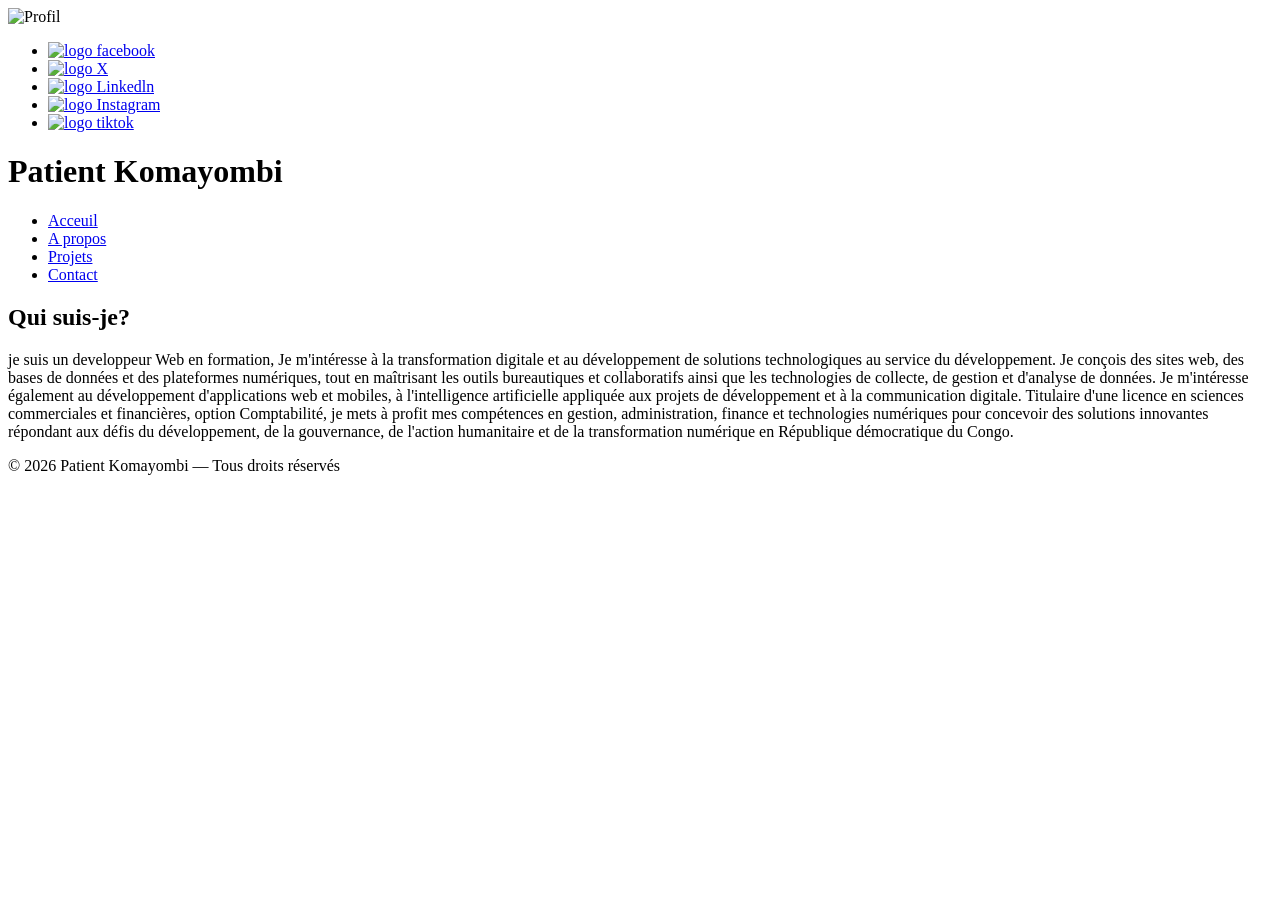
==== about.html @ 93625998 "Add files via upload" ====
<!DOCTYPE html>
<html lang="en">
<head>
    <meta charset="UTF-8">
    <meta name="viewport" content="width=device-width, initial-scale=1.0">
    <title>Document</title>
    <link rel="stylesheet" href="style.css">
</head>
<body>
    <body>
  <header>
        <div class="NAV1">
            <img class="PROFIL" height="80" width="80" src="./PHOTO PASSEPORT.jpeg" alt="Profil">
            <ul>
                <li> <a href="https://www.facebook.com/share/19ChAnvZxv/"><img height="20" width="20" src="./Reseaux Sociaux/facebook.png" alt="logo facebook"></a> </li>
                <li> <a href=" https://x.com/manasekom"><img height="20" width="20" src="./Reseaux Sociaux/X.webp" alt="logo X"></a> </li>
                <li> <a href="https://www.linkedin.com/in/patient-komayombi-421a36228?utm_source=share_via&utm_content=profile&utm_medium=member_android"><img height="20" width="20" src="./Reseaux Sociaux/Linkedln.png" alt="logo Linkedln"></a> </li>
                <li> <a href="https://www.instagram.com/pkmanase?igsh=MTRpaDBvaG0wNmJyZA"><img height="20" width="20" src="./Reseaux Sociaux/logo-instagram_971166-164497.avif" alt="logo Instagram"></a> </li>
                <li> <a href="https://vt.tiktok.com/ZSX6yUGcF/"><img height="20" width="20" src="./Reseaux Sociaux/tiktok.webp" alt="logo tiktok"></a> </li>
            </ul>
        
        </div>
       <div class="NAV2">
        <h1>Patient Komayombi</h1>
        <nav>
            <ul>
                <li> <a href="./index.html">Acceuil</a> </li>
                <li> <a href="#">A propos</a></li>
                <li> <a href="./mesprojets.html">Projets</a></li>
                <li> <a href="./contact.html">Contact</a> </li>
            </ul>
        </nav>
       </div> 
    </header>
    <main>
        <section>
            <h2> Qui suis-je?</h2>
            <p>je suis un developpeur Web en formation, Je m'intéresse à la transformation digitale et au développement de solutions technologiques au service du développement. Je conçois des sites web, des bases de données et des plateformes numériques, tout en maîtrisant les outils bureautiques et collaboratifs ainsi que les technologies de collecte, de gestion et d'analyse de données. Je m'intéresse également au développement d'applications web et mobiles, à l'intelligence artificielle appliquée aux projets de développement et à la communication digitale.

Titulaire d'une licence en sciences commerciales et financières, option Comptabilité, je mets à profit mes compétences en gestion, administration, finance et technologies numériques pour concevoir des solutions innovantes répondant aux défis du développement, de la gouvernance, de l'action humanitaire et de la transformation numérique en République démocratique du Congo.
</p>
        </section>
  
    </main>
<footer>
    © 2026 Patient Komayombi — Tous droits réservés
</footer>

</body>
</html>
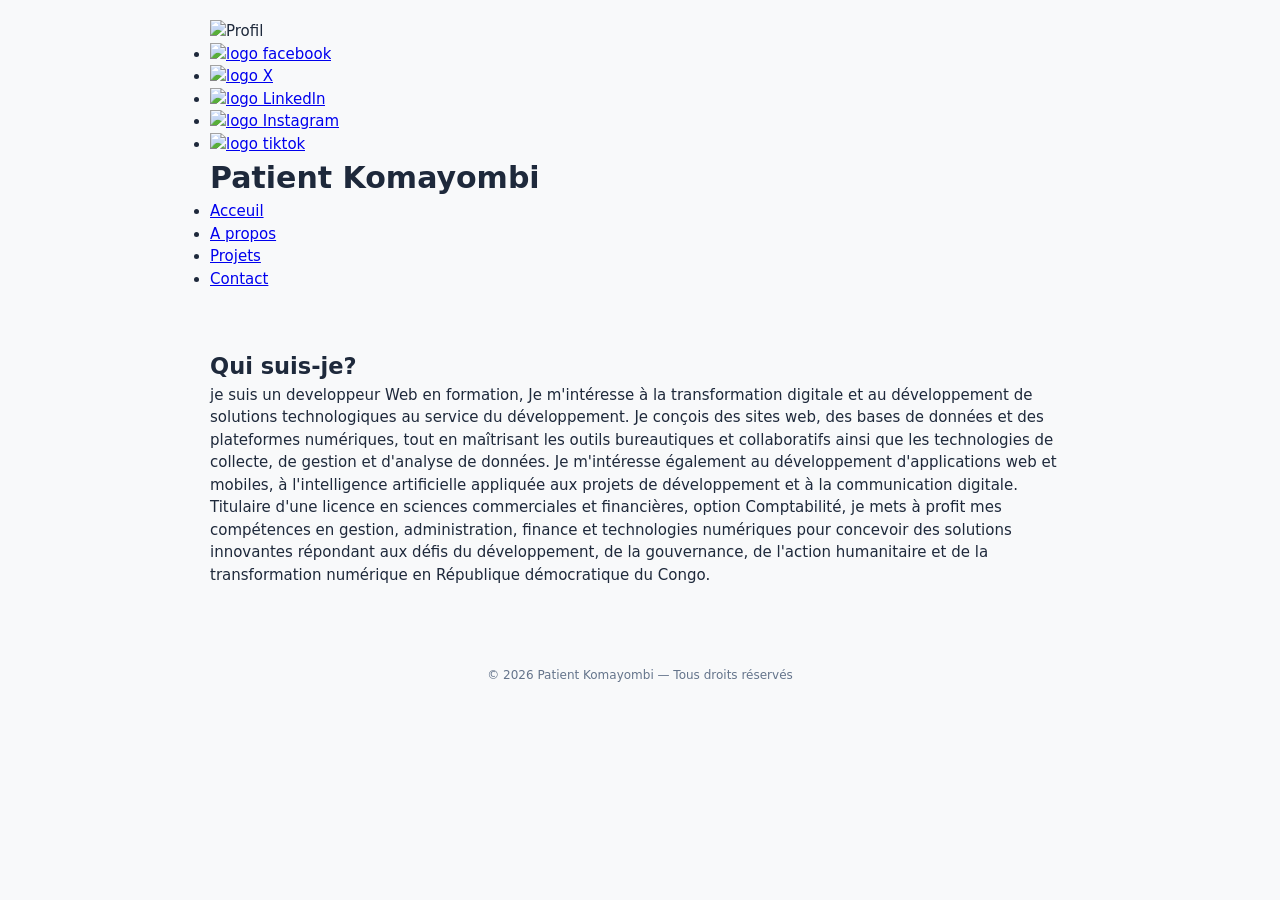
==== commit 2e3fcc66: "correctioncoach" ====
--- a/about.html
+++ b/about.html
@@ -1,50 +1,50 @@
-<!DOCTYPE html>
-<html lang="en">
-<head>
-    <meta charset="UTF-8">
-    <meta name="viewport" content="width=device-width, initial-scale=1.0">
-    <title>Document</title>
-    <link rel="stylesheet" href="style.css">
-</head>
-<body>
-    <body>
-  <header>
-        <div class="NAV1">
-            <img class="PROFIL" height="80" width="80" src="./PHOTO PASSEPORT.jpeg" alt="Profil">
-            <ul>
-                <li> <a href="https://www.facebook.com/share/19ChAnvZxv/"><img height="20" width="20" src="./Reseaux Sociaux/facebook.png" alt="logo facebook"></a> </li>
-                <li> <a href=" https://x.com/manasekom"><img height="20" width="20" src="./Reseaux Sociaux/X.webp" alt="logo X"></a> </li>
-                <li> <a href="https://www.linkedin.com/in/patient-komayombi-421a36228?utm_source=share_via&utm_content=profile&utm_medium=member_android"><img height="20" width="20" src="./Reseaux Sociaux/Linkedln.png" alt="logo Linkedln"></a> </li>
-                <li> <a href="https://www.instagram.com/pkmanase?igsh=MTRpaDBvaG0wNmJyZA"><img height="20" width="20" src="./Reseaux Sociaux/logo-instagram_971166-164497.avif" alt="logo Instagram"></a> </li>
-                <li> <a href="https://vt.tiktok.com/ZSX6yUGcF/"><img height="20" width="20" src="./Reseaux Sociaux/tiktok.webp" alt="logo tiktok"></a> </li>
-            </ul>
-        
-        </div>
-       <div class="NAV2">
-        <h1>Patient Komayombi</h1>
-        <nav>
-            <ul>
-                <li> <a href="./index.html">Acceuil</a> </li>
-                <li> <a href="#">A propos</a></li>
-                <li> <a href="./mesprojets.html">Projets</a></li>
-                <li> <a href="./contact.html">Contact</a> </li>
-            </ul>
-        </nav>
-       </div> 
-    </header>
-    <main>
-        <section>
-            <h2> Qui suis-je?</h2>
-            <p>je suis un developpeur Web en formation, Je m'intéresse à la transformation digitale et au développement de solutions technologiques au service du développement. Je conçois des sites web, des bases de données et des plateformes numériques, tout en maîtrisant les outils bureautiques et collaboratifs ainsi que les technologies de collecte, de gestion et d'analyse de données. Je m'intéresse également au développement d'applications web et mobiles, à l'intelligence artificielle appliquée aux projets de développement et à la communication digitale.
-
-Titulaire d'une licence en sciences commerciales et financières, option Comptabilité, je mets à profit mes compétences en gestion, administration, finance et technologies numériques pour concevoir des solutions innovantes répondant aux défis du développement, de la gouvernance, de l'action humanitaire et de la transformation numérique en République démocratique du Congo.
-</p>
-        </section>
-  
-    </main>
-<footer>
-    © 2026 Patient Komayombi — Tous droits réservés
-</footer>
-
-</body>
+<!DOCTYPE html>
+<html lang="en">
+<head>
+    <meta charset="UTF-8">
+    <meta name="viewport" content="width=device-width, initial-scale=1.0">
+    <title>Document</title>
+    <link rel="stylesheet" href="CSS/style.css">
+</head>
+<body>
+    <body>
+  <header>
+        <div class="NAV1">
+            <img class="PROFIL" height="80" width="80" src="./PHOTO PASSEPORT.jpeg" alt="Profil">
+            <ul>
+                <li> <a href="https://www.facebook.com/share/19ChAnvZxv/"><img height="20" width="20" src="./Reseaux Sociaux/facebook.png" alt="logo facebook"></a> </li>
+                <li> <a href=" https://x.com/manasekom"><img height="20" width="20" src="./Reseaux Sociaux/X.webp" alt="logo X"></a> </li>
+                <li> <a href="https://www.linkedin.com/in/patient-komayombi-421a36228?utm_source=share_via&utm_content=profile&utm_medium=member_android"><img height="20" width="20" src="./Reseaux Sociaux/Linkedln.png" alt="logo Linkedln"></a> </li>
+                <li> <a href="https://www.instagram.com/pkmanase?igsh=MTRpaDBvaG0wNmJyZA"><img height="20" width="20" src="./Reseaux Sociaux/logo-instagram_971166-164497.avif" alt="logo Instagram"></a> </li>
+                <li> <a href="https://vt.tiktok.com/ZSX6yUGcF/"><img height="20" width="20" src="./Reseaux Sociaux/tiktok.webp" alt="logo tiktok"></a> </li>
+            </ul>
+        
+        </div>
+       <div class="NAV2">
+        <h1>Patient Komayombi</h1>
+        <nav>
+            <ul>
+                <li> <a href="./index.html">Acceuil</a> </li>
+                <li> <a href="#">A propos</a></li>
+                <li> <a href="./mesprojets.html">Projets</a></li>
+                <li> <a href="./contact.html">Contact</a> </li>
+            </ul>
+        </nav>
+       </div> 
+    </header>
+    <main>
+        <section>
+            <h2> Qui suis-je?</h2>
+            <p>je suis un developpeur Web en formation, Je m'intéresse à la transformation digitale et au développement de solutions technologiques au service du développement. Je conçois des sites web, des bases de données et des plateformes numériques, tout en maîtrisant les outils bureautiques et collaboratifs ainsi que les technologies de collecte, de gestion et d'analyse de données. Je m'intéresse également au développement d'applications web et mobiles, à l'intelligence artificielle appliquée aux projets de développement et à la communication digitale.
+
+Titulaire d'une licence en sciences commerciales et financières, option Comptabilité, je mets à profit mes compétences en gestion, administration, finance et technologies numériques pour concevoir des solutions innovantes répondant aux défis du développement, de la gouvernance, de l'action humanitaire et de la transformation numérique en République démocratique du Congo.
+</p>
+        </section>
+  
+    </main>
+<footer>
+    © 2026 Patient Komayombi — Tous droits réservés
+</footer>
+
+</body>
 </html>
--- a/CSS/style.css
+++ b/CSS/style.css
@@ -0,0 +1,440 @@
+* {
+    margin: 0;
+    padding: 0;
+    box-sizing: border-box;
+    font-family: system-ui, -apple-system, BlinkMacSystemFont, 'Segoe UI', Roboto, Oxygen, Ubuntu, Cantarell, sans-serif;
+}
+body {
+    margin: 0 auto;
+    max-width: 900px;
+    padding: 20px;
+    background-color: #f8f9fa;
+    color: #1e293b;
+    font-size: 15px;
+    line-height: 1.5;
+}
+.NAV {
+    display: flex;
+    justify-content: space-between;
+    align-items: center;
+    background-color: #ffffff;
+    padding: 15px 0;
+    margin-bottom: 30px;
+    margin-left: 0;
+    padding: 10px 20px;
+}
+.NAV ul {
+    list-style-type: none;
+    display: flex;
+    margin-right: 0;
+}
+.NAV ul li {
+    margin-left: 20px;
+    list-style: none;
+    justify-content: space-between;
+    display: flexbox;
+    color: #475569;
+    font-size: 14px;
+    font-weight: 500;
+}
+.NAV ul li:hover {
+    background-color: #e63946;
+    color: #ffffff;
+    transition: all 0.3s ease;
+}
+.NNV {
+    display: flex;
+    justify-content: space-between;
+    align-items: center;
+    padding: 10px 0;
+}
+.NNV ul li a{
+    text-decoration: none;
+}
+button {
+    background-color: #e63946;
+    color: #ffffff;
+    padding: 10px 24px;
+    border-radius: 6px;
+    border: none;
+    margin: 5px;
+    font-size: 14px;
+    font-weight: 600;
+}
+button:hover {
+    background-color: #a69e9e;
+    color: #ffffff;
+    transition: all 0.3s ease;
+}
+#Contactbutton{
+    background-color: #f1f1f1;
+    color: #082e6b;
+    padding: 10px 24px;
+    border-radius: 6px;
+    border: #0a036c 1px solid;
+    margin: 5px;
+    font-size: 14px;
+    font-weight: 600;
+}
+#Contactbutton:hover{
+    background-color: #0c0c0c;
+    color: #e63946;
+}
+.status {
+    display: flex;
+    align-items: center;
+    margin-left: 30%;
+    gap: 8px;
+    padding: 6px 16px;
+    border: 1px solid #e2e8f0;
+    border-radius: 999px;
+    background: #ffffff;
+    color: #0b2545;
+    font-size: 12px;
+    font-weight: 500;
+    width: 200px;
+    height: 20px;
+
+}
+
+.dot {
+    width: 8px;
+    height: 8px;
+    background: #e63946;
+    border-radius: 50%;
+}
+section {
+    margin-top: 60px;
+    margin-bottom: 60px;
+    Justify-content: center;
+    Align-items: center;
+}
+.SALUTO {
+    display: grid;
+    margin-top: 20px;
+    align-items: center;
+    padding: 20px 10px;
+    margin-left: auto;
+    margin-right: auto;
+    max-width: 700px;
+    text-align: center;
+}
+.SALUTO h1 {
+    font-size: 38px;
+    font-weight: 800;
+    color: #0b2545;
+    margin-bottom: 15px;
+}
+.SALUTO p {
+    font-size: 16px;
+    color: #64748b;
+}
+.button-container {
+    display: flex;
+    justify-content: center;
+    align-items: center;
+    gap: 15px;
+    margin-top: 25px;
+}
+.button-container span {
+    color: #0b2545;
+    font-weight: 600;
+    font-size: 14px;
+    cursor: pointer;
+    border: 1px solid #cbd5e1;
+    border-radius: 6px;
+    padding: 10px 20px;
+    justify-content: space-between;
+    background-color: #ffffff;
+}
+.button-container span:hover {
+    background-color: #e63946;
+    color: #ffffff;
+    border-color: #e63946;
+    transition: all 0.3s ease;
+}   
+
+.stats {
+    width: 100%;
+    max-width: 800px;
+    margin: 50px auto;
+    padding-top: 30px;
+    border-top: 1px solid #e2e8f0;
+
+    display: flex;
+    justify-content: space-around;
+    align-items: center;
+    gap: 40px;
+}
+.stat {
+    text-align: center;
+}
+
+.stat h2 {
+    color: #0b2545;
+    font-size: 36px;
+    font-weight: 800;
+    margin-bottom: 5px;
+}
+
+.stat p {
+    color: #64748b;
+    font-size: 13px;
+    font-weight: 500;
+}
+.Competences {
+    margin: 40px 0;
+}
+.Competences h2 {
+    font-size: 26px;
+    font-weight: 700;
+    color: #0b2545;
+}
+.INDIC {
+    color: #e63946;
+    font-size: 11px;
+    font-weight: 700;
+    letter-spacing: 0.05em;
+    text-transform: uppercase;
+    margin-bottom: 8px;
+}
+.BLOCKS {
+    display: flex;
+    flex-direction: row; 
+    justify-content:center;
+    align-items: center;
+    margin-top: 30px;
+    gap: 20px;
+    list-style: none;
+    margin-left: 0;
+    margin-right: 0;
+}
+@media (max-width: 768px) {
+    .BLOCKS {
+        flex-direction: column;
+        align-items: stretch; 
+    }
+}
+.icon {
+    width: 40px;
+    height: 40px;
+    background: #e0e7ff;
+    border-radius: 10px;
+    display: flex;
+    justify-content: center;
+    align-items: center;
+    margin-bottom: 15px;
+    font-size: 18px;
+}
+.BLOCK {
+    background: #ffffff;
+    border: 1px solid #f1f5f9;
+    border-radius: 12px;
+    padding: 24px;
+    display: flexbox;
+    min-width: 200px;
+    transition: .3s;
+    cursor: pointer;
+    box-shadow: 0 4px 6px -1px rgba(0, 0, 0, 0.03);
+    margin: 0;
+}
+.BLOCK h3 {
+    font-size: 18px;
+    font-weight: 700;
+    color: #0b2545;
+    margin-bottom: 8px;
+}
+.BLOCK p {
+    font-size: 13px;
+    color: #64748b;
+}
+.Action {
+    display: inline-block;
+    background: #f1f5f9;
+    color: #0b2545;
+    padding: 6px 12px;
+    border-radius: 20px;
+    font-size: 11px;
+    font-weight: 600;
+    margin-top: 15px;
+}
+.PHILO {
+    margin: 40px 0;
+}
+.PHILO h2 {
+    font-size: 26px;
+    font-weight: 700;
+    color: #0b2545;
+}
+#SLG {
+    background-color: #ffffff;
+    Border-radius: 12px;
+    border: 1px solid #f1f5f9;
+    padding: 40px;
+    border-left: 4px solid #e63946;
+    margin: 20px 0;
+    font-size: 18px;
+    font-weight: 600;
+    color: #0b2545;
+}
+.DBLOCKS {
+    display: flex;       
+    justify-content: center;
+    align-items: center;
+    gap: B0px;
+    margin-top: 30px;
+}   
+.ILSTRAT {
+    display: flex;
+    justify-content: center;
+    align-items: center;
+    padding: 20px ;
+    border-top: #e2e8f0;
+    text-align: center;
+    color: #0b2545;
+    font-size: 14px;
+    height: 100px;
+}
+#P1 {
+    width: 100%;
+    height: auto;
+    border-radius: 12px;
+    Border: 1px solid #f1f5f9;
+    overflow: hidden;
+    background-color: #ffffff;
+    margin: 0;
+}
+#P1 h3 {
+    font-size: 18px;
+    font-weight: 700;
+    color: #0b2545;
+}
+#P1 p {
+    font-size: 13px;
+    color: #64748b;
+}
+#P1 span {
+    background-color: #e2e8f0;
+    font-size: 11px;
+    font-weight: 600;
+}
+#P2 {
+    width: 100%;
+    height: auto;
+    border-radius: 12px;
+    Border: 1px solid #f1f5f9;
+    overflow: hidden;
+    background-color: #ffffff;
+    margin: 0;
+}
+#P2 h3 {
+    font-size: 18px;
+    font-weight: 700;
+    color: #0b2545;
+}
+#P2 p {
+    font-size: 13px;
+    color: #64748b;
+}
+#P2 span {
+    background-color: #ffe4e6;
+    font-size: 11px;
+    font-weight: 600;
+}
+#P3 {   
+    width: 100%;
+    height: auto;
+    border-radius: 12px;
+    Border: 1px solid #f1f5f9;
+    overflow: hidden;
+    background-color: #ffffff;
+    margin: 0;
+}
+#P3 h3 {
+    font-size: 18px;
+    font-weight: 700;
+    color: #0b2545;
+}
+#P3 p {
+    font-size: 13px;
+    color: #64748b;
+}
+#P3 span {
+    background-color: #e2e8f0;
+    font-size: 11px;
+    font-weight: 600;
+}
+
+.OUTILS {
+    display: flex;
+    gap: 10px;
+    margin-top: 15px;
+    font-size: 11px;
+}
+.PPP {
+    margin: 20px 0;
+    padding: 20px;
+}
+.PPP h2 {
+    font-size: 26px;
+    font-weight: 700;
+    color: #0b2545;
+}
+#LAST {
+    display: grid;
+    justify-content: center;
+    align-items: center;
+    border: 1px solid #0b2545;
+    border-radius: 16px;    
+    background-color: #0b2545;
+    Padding: 60px 20px;
+    gap: 15px;
+    text-align: center;
+    color: #cbd5e1;
+    margin: 60px 0 30px 0;
+}
+#LAST h2 {
+    color: #ffffff;
+    font-size: 30px;
+    font-weight: 800;
+    margin-bottom: 5px;
+}
+#LAST p {
+    font-size: 14px;
+    color: #94a3b8;
+}
+.CONT {
+    display: inline-flex;
+    justify-content: center;
+    align-items: center;
+    gap: 8px;
+    border: 1px solid #e63946;
+    border-radius: 20px;
+    Padding: 4px 12px;
+    margin: 0 auto 10px auto;
+    color: #e63946;
+    width: fit-content;
+    font-size: 11px;
+    font-weight: 700;
+    letter-spacing: 0.05em;
+}
+.LBTN {
+    background-color: #e63946;
+    color: #ffffff;
+    padding: 10px 20px;
+    border-radius: 6px;
+    display: inline-block;
+    margin: 15px auto 0 auto;
+    width: fit-content;
+    font-size: 14px;
+    font-weight: 600;
+}
+footer {
+    display: flex;
+    align-items: center;
+    justify-content: center;
+    padding: 20px 0;
+    margin-top: 40px;
+    color: #64748b;
+    font-size: 12px;
+}
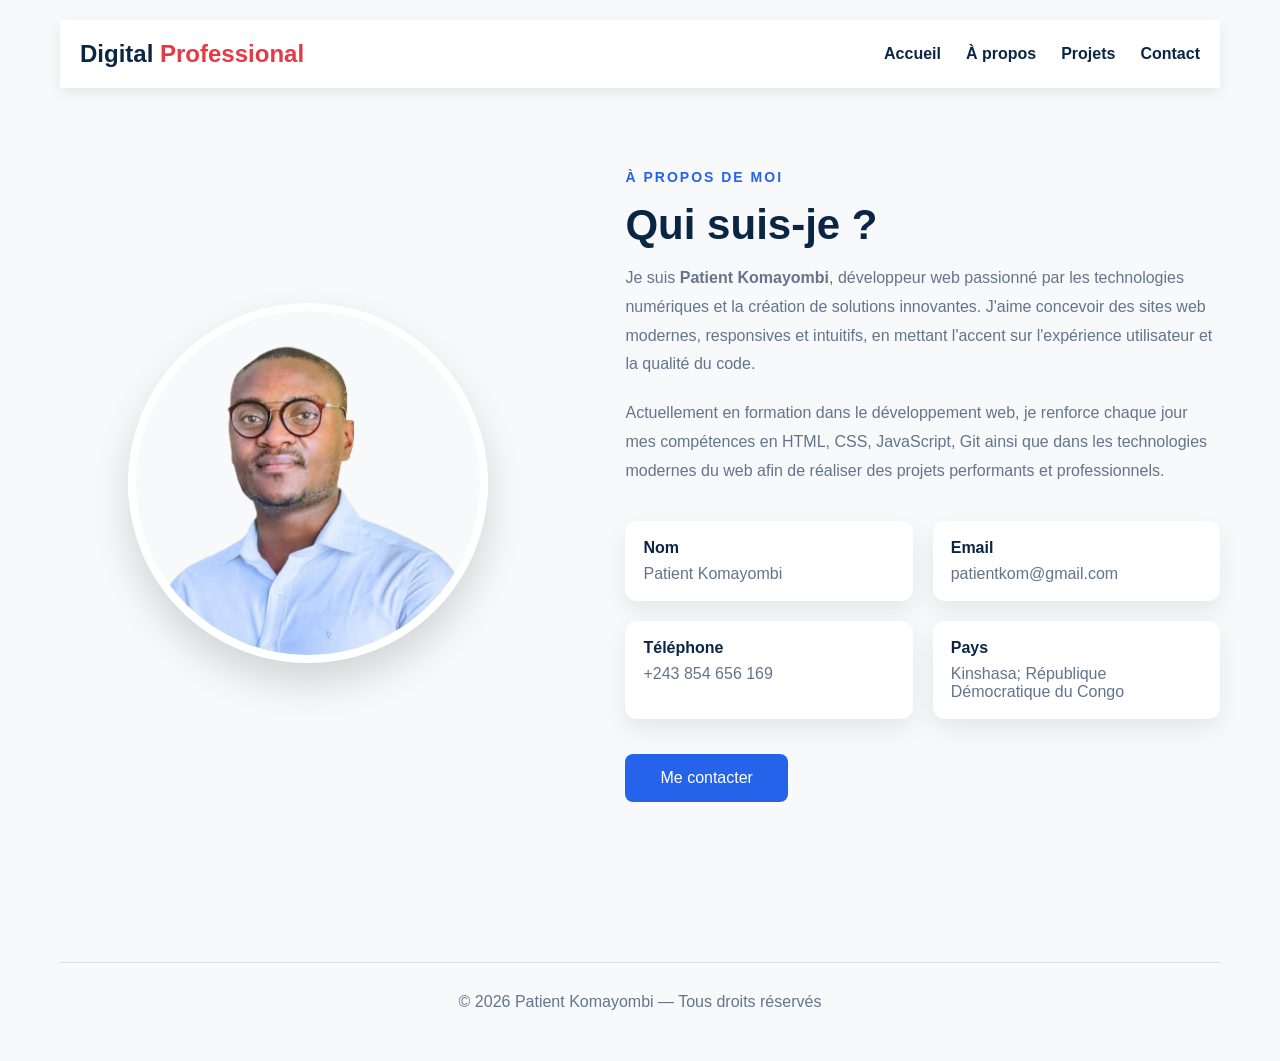
==== commit fbdc4b05: "arrangement images" ====
--- a/about.html
+++ b/about.html
@@ -8,39 +8,77 @@
 </head>
 <body>
     <body>
-  <header>
-        <div class="NAV1">
-            <img class="PROFIL" height="80" width="80" src="./PHOTO PASSEPORT.jpeg" alt="Profil">
-            <ul>
-                <li> <a href="https://www.facebook.com/share/19ChAnvZxv/"><img height="20" width="20" src="./Reseaux Sociaux/facebook.png" alt="logo facebook"></a> </li>
-                <li> <a href=" https://x.com/manasekom"><img height="20" width="20" src="./Reseaux Sociaux/X.webp" alt="logo X"></a> </li>
-                <li> <a href="https://www.linkedin.com/in/patient-komayombi-421a36228?utm_source=share_via&utm_content=profile&utm_medium=member_android"><img height="20" width="20" src="./Reseaux Sociaux/Linkedln.png" alt="logo Linkedln"></a> </li>
-                <li> <a href="https://www.instagram.com/pkmanase?igsh=MTRpaDBvaG0wNmJyZA"><img height="20" width="20" src="./Reseaux Sociaux/logo-instagram_971166-164497.avif" alt="logo Instagram"></a> </li>
-                <li> <a href="https://vt.tiktok.com/ZSX6yUGcF/"><img height="20" width="20" src="./Reseaux Sociaux/tiktok.webp" alt="logo tiktok"></a> </li>
-            </ul>
-        
+  <header class="headercontainer">
+<h2 class="logo">Digital <span>Professional</span></h2>
+<nav class="Navigation">
+<a href="./index.html">Accueil</a>
+<a href="#">À propos</a>
+<a href="./mesprojets.html">Projets</a>
+<a href="./contact.html">Contact</a>
+</nav>
+</header>
+    <main>
+        <section class="about">
+
+    <div class="about-image">
+
+        <img src="./img/Profil_vrai.png" alt="Patient Komayombi">
+
+    </div>
+
+    <div class="about-content">
+
+        <span class="section-title">À PROPOS DE MOI</span>
+
+        <h2>Qui suis-je ?</h2>
+
+        <p>
+            Je suis <strong>Patient Komayombi</strong>, développeur web passionné par
+            les technologies numériques et la création de solutions innovantes.
+            J'aime concevoir des sites web modernes, responsives et intuitifs,
+            en mettant l'accent sur l'expérience utilisateur et la qualité du code.
+        </p>
+
+        <p>
+            Actuellement en formation dans le développement web, je renforce
+            chaque jour mes compétences en HTML, CSS, JavaScript, Git ainsi que
+            dans les technologies modernes du web afin de réaliser des projets
+            performants et professionnels.
+        </p>
+
+        <div class="about-info">
+
+            <div>
+                <h4>Nom</h4>
+                <span>Patient Komayombi</span>
+            </div>
+
+            <div>
+                <h4>Email</h4>
+                <span>patientkom@gmail.com</span>
+            </div>
+
+            <div>
+                <h4>Téléphone</h4>
+                <span>+243 854 656 169</span>
+            </div>
+
+            <div>
+                <h4>Pays</h4>
+                <span>Kinshasa; République Démocratique du Congo</span>
+            </div>
+
         </div>
-       <div class="NAV2">
-        <h1>Patient Komayombi</h1>
-        <nav>
-            <ul>
-                <li> <a href="./index.html">Acceuil</a> </li>
-                <li> <a href="#">A propos</a></li>
-                <li> <a href="./mesprojets.html">Projets</a></li>
-                <li> <a href="./contact.html">Contact</a> </li>
-            </ul>
-        </nav>
-       </div> 
-    </header>
-    <main>
-        <section>
-            <h2> Qui suis-je?</h2>
-            <p>je suis un developpeur Web en formation, Je m'intéresse à la transformation digitale et au développement de solutions technologiques au service du développement. Je conçois des sites web, des bases de données et des plateformes numériques, tout en maîtrisant les outils bureautiques et collaboratifs ainsi que les technologies de collecte, de gestion et d'analyse de données. Je m'intéresse également au développement d'applications web et mobiles, à l'intelligence artificielle appliquée aux projets de développement et à la communication digitale.
 
-Titulaire d'une licence en sciences commerciales et financières, option Comptabilité, je mets à profit mes compétences en gestion, administration, finance et technologies numériques pour concevoir des solutions innovantes répondant aux défis du développement, de la gouvernance, de l'action humanitaire et de la transformation numérique en République démocratique du Congo.
-</p>
-        </section>
-  
+        <a href="./contact.html" class="about-btn">
+
+            Me contacter
+
+        </a>
+
+    </div>
+
+</section>
     </main>
 <footer>
     © 2026 Patient Komayombi — Tous droits réservés
--- a/CSS/style.css
+++ b/CSS/style.css
@@ -1,440 +1,958 @@
-* {
-    margin: 0;
-    padding: 0;
-    box-sizing: border-box;
-    font-family: system-ui, -apple-system, BlinkMacSystemFont, 'Segoe UI', Roboto, Oxygen, Ubuntu, Cantarell, sans-serif;
-}
-body {
-    margin: 0 auto;
-    max-width: 900px;
-    padding: 20px;
-    background-color: #f8f9fa;
-    color: #1e293b;
-    font-size: 15px;
-    line-height: 1.5;
-}
-.NAV {
-    display: flex;
-    justify-content: space-between;
-    align-items: center;
-    background-color: #ffffff;
-    padding: 15px 0;
-    margin-bottom: 30px;
-    margin-left: 0;
-    padding: 10px 20px;
-}
-.NAV ul {
-    list-style-type: none;
-    display: flex;
-    margin-right: 0;
-}
-.NAV ul li {
-    margin-left: 20px;
-    list-style: none;
-    justify-content: space-between;
-    display: flexbox;
-    color: #475569;
-    font-size: 14px;
-    font-weight: 500;
-}
-.NAV ul li:hover {
-    background-color: #e63946;
-    color: #ffffff;
-    transition: all 0.3s ease;
-}
-.NNV {
-    display: flex;
-    justify-content: space-between;
-    align-items: center;
-    padding: 10px 0;
-}
-.NNV ul li a{
-    text-decoration: none;
-}
-button {
-    background-color: #e63946;
-    color: #ffffff;
-    padding: 10px 24px;
-    border-radius: 6px;
-    border: none;
-    margin: 5px;
-    font-size: 14px;
-    font-weight: 600;
-}
-button:hover {
-    background-color: #a69e9e;
-    color: #ffffff;
-    transition: all 0.3s ease;
-}
-#Contactbutton{
-    background-color: #f1f1f1;
-    color: #082e6b;
-    padding: 10px 24px;
-    border-radius: 6px;
-    border: #0a036c 1px solid;
-    margin: 5px;
-    font-size: 14px;
-    font-weight: 600;
-}
-#Contactbutton:hover{
-    background-color: #0c0c0c;
-    color: #e63946;
-}
-.status {
-    display: flex;
-    align-items: center;
-    margin-left: 30%;
-    gap: 8px;
-    padding: 6px 16px;
-    border: 1px solid #e2e8f0;
-    border-radius: 999px;
-    background: #ffffff;
-    color: #0b2545;
-    font-size: 12px;
-    font-weight: 500;
-    width: 200px;
-    height: 20px;
-
-}
-
-.dot {
-    width: 8px;
-    height: 8px;
-    background: #e63946;
-    border-radius: 50%;
-}
-section {
-    margin-top: 60px;
-    margin-bottom: 60px;
-    Justify-content: center;
-    Align-items: center;
-}
-.SALUTO {
-    display: grid;
-    margin-top: 20px;
-    align-items: center;
-    padding: 20px 10px;
-    margin-left: auto;
-    margin-right: auto;
-    max-width: 700px;
-    text-align: center;
-}
-.SALUTO h1 {
-    font-size: 38px;
-    font-weight: 800;
-    color: #0b2545;
-    margin-bottom: 15px;
-}
-.SALUTO p {
-    font-size: 16px;
-    color: #64748b;
-}
-.button-container {
-    display: flex;
-    justify-content: center;
-    align-items: center;
-    gap: 15px;
-    margin-top: 25px;
-}
-.button-container span {
-    color: #0b2545;
-    font-weight: 600;
-    font-size: 14px;
-    cursor: pointer;
-    border: 1px solid #cbd5e1;
-    border-radius: 6px;
-    padding: 10px 20px;
-    justify-content: space-between;
-    background-color: #ffffff;
-}
-.button-container span:hover {
-    background-color: #e63946;
-    color: #ffffff;
-    border-color: #e63946;
-    transition: all 0.3s ease;
-}   
-
-.stats {
-    width: 100%;
-    max-width: 800px;
-    margin: 50px auto;
-    padding-top: 30px;
-    border-top: 1px solid #e2e8f0;
-
-    display: flex;
-    justify-content: space-around;
-    align-items: center;
-    gap: 40px;
-}
-.stat {
-    text-align: center;
-}
-
-.stat h2 {
-    color: #0b2545;
-    font-size: 36px;
-    font-weight: 800;
-    margin-bottom: 5px;
-}
-
-.stat p {
-    color: #64748b;
-    font-size: 13px;
-    font-weight: 500;
-}
-.Competences {
-    margin: 40px 0;
-}
-.Competences h2 {
-    font-size: 26px;
-    font-weight: 700;
-    color: #0b2545;
-}
-.INDIC {
-    color: #e63946;
-    font-size: 11px;
-    font-weight: 700;
-    letter-spacing: 0.05em;
-    text-transform: uppercase;
-    margin-bottom: 8px;
-}
-.BLOCKS {
-    display: flex;
-    flex-direction: row; 
+
+:root{
+ --primary:#e63946;
+ --secondary:#39b2e6;
+ --dark:#0b2545;
+ --light:#fff;
+ --bg:#f8f9fa;
+ --text:#64748b;
+}
+*{margin:0;padding:0;box-sizing:border-box}
+html{scroll-behavior:smooth}
+body{
+font-family:Arial,sans-serif;
+background:var(--bg);
+color:var(--dark);
+max-width:1200px;
+margin:auto;
+padding:20px;
+}
+.headercontainer{
+position:sticky;top:0;
+display:flex;
+justify-content:space-between;
+align-items:center;
+padding:20px;
+background:#fff;
+box-shadow:0 5px 15px rgba(0,0,0,.08);
+}
+.logo span{color:var(--primary)}
+.Navigation{display:flex;gap:25px}
+.Navigation a{text-decoration:none;color:var(--dark);font-weight:600}
+.Navigation a:hover{color:var(--primary)}
+.hero{
+    display:flex;
+    justify-content:space-between;
+    align-items:center;
+    gap:50px;
+    min-height:80vh;
+}
+.status{
+    display:inline-flex;
+    align-items:center;
+    gap:10px;
+    padding:8px 18px;
+    border-radius:30px;
+    background:#fff;
+    border:1px solid #ddd;
+    margin-bottom:20px;
+}
+.dot{width:10px;height:10px;border-radius:50%;background:#22c55e}
+    h1{font-size:3rem;margin-bottom:15px}
+    .name{
+    background:linear-gradient(90deg,var(--primary),var(--secondary));
+    -webkit-background-clip:text;
+    color:transparent;
+}
+p{color:var(--text);line-height:1.7}
+.buttons{margin-top:30px;display:flex;gap:15px}
+.btn{
+    padding:14px 24px;
+    background:var(--primary);
+    color:#fff;
+    text-decoration:none;
+    border-radius:8px;
+    transition:.3s;
+}
+.secondary{background:#fff;color:var(--dark);border:2px solid var(--dark)}
+.btn:hover{transform:translateY(-4px)}
+#photoprofil{
+    width:380px;height:380px;
+    border-radius:50%;
+    object-fit:cover;
+    border:8px solid #fff;
+    box-shadow:0 20px 40px rgba(0,0,0,.15)
+}
+
+.stats{
+    display:flex;
+    justify-content:space-around;
+    margin:80px 0;
+    text-align:center;
+}
+.stats h2{font-size:2.5rem;color:var(--primary)}
+footer{
+    margin-top:80px;
+    text-align:center;
+    padding:30px;
+    border-top:1px solid #ddd;
+    color:var(--text)
+}
+.projets-section{
+    padding:80px 0;
+}
+
+.projets-section h2{
+    text-align:center;
+    font-size:2.5rem;
+    margin:15px 0;
+    color:#0b2545;
+}
+
+.description{
+    text-align:center;
+    max-width:700px;
+    margin:0 auto 50px;
+    color:#64748b;
+}
+
+.projects-grid{
+    display:grid;
+    grid-template-columns:repeat(auto-fit,minmax(320px,1fr));
+    gap:30px;
+}
+
+.project-card{
+    background:#fff;
+    border-radius:18px;
+    overflow:hidden;
+    box-shadow:0 10px 30px rgba(0,0,0,.08);
+    transition:.35s;
+}
+
+.project-card:hover{
+    transform:translateY(-10px);
+    box-shadow:0 20px 40px rgba(0,0,0,.15);
+}
+
+.project-image{
+    height:230px;
+    overflow:hidden;
+}
+
+.project-image img{
+    width:100%;
+    height:100%;
+    object-fit:cover;
+    transition:.4s;
+}
+
+.project-card:hover img{
+    transform:scale(1.08);
+}
+
+.project-content{
+    padding:25px;
+}
+
+.project-content h3{
+    margin-bottom:15px;
+    color:#0b2545;
+}
+
+.project-content p{
+    color:#64748b;
+    margin-bottom:20px;
+    line-height:1.7;
+}
+
+.project-tags{
+    display:flex;
+    flex-wrap:wrap;
+    gap:10px;
+    margin-bottom:25px;
+}
+
+.project-tags span{
+    background:#eef4ff;
+    color:#2563eb;
+    padding:7px 14px;
+    border-radius:20px;
+    font-size:.85rem;
+    font-weight:600;
+}
+
+.project-buttons{
+    display:flex;
+    gap:15px;
+}
+
+.project-buttons a{
+    flex:1;
+    text-align:center;
+    padding:12px;
+    text-decoration:none;
+    border-radius:8px;
+    font-weight:600;
+    transition:.3s;
+}
+
+.project-buttons a:first-child{
+    background:#2563eb;
+    color:#fff;
+}
+
+.project-buttons a:last-child{
+    border:2px solid #2563eb;
+    color:#2563eb;
+}
+
+.project-buttons a:hover{
+    transform:translateY(-3px);
+}
+@media(max-width:768px){
+.hero{flex-direction:column-reverse;text-align:center}
+.Navigation{flex-wrap:wrap;justify-content:center}
+#photoprofil{width:250px;height:250px}
+.stats{flex-direction:column;gap:30px}
+}
+/* ========================= */
+/* CONTACT */
+/* ========================= */
+
+.contact-section{
+
+padding:80px 0;
+
+}
+
+.contact-title{
+
+text-align:center;
+
+margin-bottom:60px;
+
+}
+
+.contact-title h1{
+    font-size:42px;
+    margin:15px 0;
+    color:#0b2545;
+
+}
+
+.contact-title p{
+    max-width:650px;
+    margin:auto;
+    color:#64748b;
+    line-height:1.8;
+
+}
+
+.contact-container{
+    display:grid;
+    grid-template-columns:1fr 1.2fr;
+    gap:40px;
+    margin-top:50px;
+
+}
+
+.contact-info{
+    background:#fff;
+    padding:35px;
+    border-radius:18px;
+    box-shadow:0 15px 35px rgba(0,0,0,.08);
+
+}
+
+.contact-info h2{
+    margin-bottom:30px;
+
+}
+.info{
+    display:flex;
+    gap:20px;
+    margin-bottom:25px;
+    align-items:flex-start;
+
+}
+
+.info i{
+
+    width:55px;
+    height:55px;
+    background:#2563eb;
+    color:#fff;
+    display:flex;
     justify-content:center;
-    align-items: center;
-    margin-top: 30px;
-    gap: 20px;
-    list-style: none;
-    margin-left: 0;
-    margin-right: 0;
-}
-@media (max-width: 768px) {
-    .BLOCKS {
-        flex-direction: column;
-        align-items: stretch; 
-    }
-}
-.icon {
-    width: 40px;
-    height: 40px;
-    background: #e0e7ff;
-    border-radius: 10px;
-    display: flex;
-    justify-content: center;
-    align-items: center;
-    margin-bottom: 15px;
-    font-size: 18px;
-}
-.BLOCK {
-    background: #ffffff;
-    border: 1px solid #f1f5f9;
-    border-radius: 12px;
-    padding: 24px;
-    display: flexbox;
-    min-width: 200px;
-    transition: .3s;
-    cursor: pointer;
-    box-shadow: 0 4px 6px -1px rgba(0, 0, 0, 0.03);
-    margin: 0;
-}
-.BLOCK h3 {
-    font-size: 18px;
-    font-weight: 700;
-    color: #0b2545;
-    margin-bottom: 8px;
-}
-.BLOCK p {
-    font-size: 13px;
-    color: #64748b;
-}
-.Action {
-    display: inline-block;
-    background: #f1f5f9;
-    color: #0b2545;
-    padding: 6px 12px;
-    border-radius: 20px;
-    font-size: 11px;
-    font-weight: 600;
-    margin-top: 15px;
-}
-.PHILO {
-    margin: 40px 0;
-}
-.PHILO h2 {
-    font-size: 26px;
-    font-weight: 700;
-    color: #0b2545;
-}
-#SLG {
-    background-color: #ffffff;
-    Border-radius: 12px;
-    border: 1px solid #f1f5f9;
-    padding: 40px;
-    border-left: 4px solid #e63946;
-    margin: 20px 0;
-    font-size: 18px;
-    font-weight: 600;
-    color: #0b2545;
-}
-.DBLOCKS {
-    display: flex;       
-    justify-content: center;
-    align-items: center;
-    gap: B0px;
-    margin-top: 30px;
-}   
-.ILSTRAT {
-    display: flex;
-    justify-content: center;
-    align-items: center;
-    padding: 20px ;
-    border-top: #e2e8f0;
-    text-align: center;
-    color: #0b2545;
-    font-size: 14px;
-    height: 100px;
-}
-#P1 {
-    width: 100%;
-    height: auto;
-    border-radius: 12px;
-    Border: 1px solid #f1f5f9;
-    overflow: hidden;
-    background-color: #ffffff;
-    margin: 0;
-}
-#P1 h3 {
-    font-size: 18px;
-    font-weight: 700;
-    color: #0b2545;
-}
-#P1 p {
-    font-size: 13px;
-    color: #64748b;
-}
-#P1 span {
-    background-color: #e2e8f0;
-    font-size: 11px;
-    font-weight: 600;
-}
-#P2 {
-    width: 100%;
-    height: auto;
-    border-radius: 12px;
-    Border: 1px solid #f1f5f9;
-    overflow: hidden;
-    background-color: #ffffff;
-    margin: 0;
-}
-#P2 h3 {
-    font-size: 18px;
-    font-weight: 700;
-    color: #0b2545;
-}
-#P2 p {
-    font-size: 13px;
-    color: #64748b;
-}
-#P2 span {
-    background-color: #ffe4e6;
-    font-size: 11px;
-    font-weight: 600;
-}
-#P3 {   
-    width: 100%;
-    height: auto;
-    border-radius: 12px;
-    Border: 1px solid #f1f5f9;
-    overflow: hidden;
-    background-color: #ffffff;
-    margin: 0;
-}
-#P3 h3 {
-    font-size: 18px;
-    font-weight: 700;
-    color: #0b2545;
-}
-#P3 p {
-    font-size: 13px;
-    color: #64748b;
-}
-#P3 span {
-    background-color: #e2e8f0;
-    font-size: 11px;
-    font-weight: 600;
-}
-
-.OUTILS {
-    display: flex;
-    gap: 10px;
-    margin-top: 15px;
-    font-size: 11px;
-}
-.PPP {
-    margin: 20px 0;
-    padding: 20px;
-}
-.PPP h2 {
-    font-size: 26px;
-    font-weight: 700;
-    color: #0b2545;
-}
-#LAST {
-    display: grid;
-    justify-content: center;
-    align-items: center;
-    border: 1px solid #0b2545;
-    border-radius: 16px;    
-    background-color: #0b2545;
-    Padding: 60px 20px;
-    gap: 15px;
-    text-align: center;
-    color: #cbd5e1;
-    margin: 60px 0 30px 0;
-}
-#LAST h2 {
-    color: #ffffff;
-    font-size: 30px;
-    font-weight: 800;
-    margin-bottom: 5px;
-}
-#LAST p {
-    font-size: 14px;
-    color: #94a3b8;
-}
-.CONT {
-    display: inline-flex;
-    justify-content: center;
-    align-items: center;
-    gap: 8px;
-    border: 1px solid #e63946;
-    border-radius: 20px;
-    Padding: 4px 12px;
-    margin: 0 auto 10px auto;
-    color: #e63946;
-    width: fit-content;
-    font-size: 11px;
-    font-weight: 700;
-    letter-spacing: 0.05em;
-}
-.LBTN {
-    background-color: #e63946;
-    color: #ffffff;
-    padding: 10px 20px;
-    border-radius: 6px;
-    display: inline-block;
-    margin: 15px auto 0 auto;
-    width: fit-content;
-    font-size: 14px;
-    font-weight: 600;
-}
-footer {
-    display: flex;
-    align-items: center;
-    justify-content: center;
-    padding: 20px 0;
-    margin-top: 40px;
-    color: #64748b;
-    font-size: 12px;
+    align-items:center;
+    border-radius:50%;
+    font-size:20px;
+
+}
+
+.info h4{
+
+    margin-bottom:5px;
+    color:#0b2545;
+
+}
+
+.info p{
+color:#64748b;
+}
+
+.social-icons{
+
+    display:flex;
+    gap:15px;
+    margin-top:30px;
+
+}
+
+.social-icons a{
+
+width:45px;
+
+height:45px;
+
+display:flex;
+
+justify-content:center;
+
+align-items:center;
+
+background:#f1f5f9;
+
+border-radius:50%;
+
+text-decoration:none;
+
+color:#2563eb;
+
+transition:.3s;
+
+}
+
+.social-icons a:hover{
+
+background:#2563eb;
+
+color:#fff;
+
+}
+
+.contact-form{
+
+background:#fff;
+
+padding:35px;
+
+border-radius:18px;
+
+box-shadow:0 15px 35px rgba(0,0,0,.08);
+
+}
+
+.input-group{
+
+display:grid;
+
+grid-template-columns:1fr 1fr;
+
+gap:20px;
+
+}
+
+.contact-form input,
+
+.contact-form textarea{
+
+width:100%;
+
+padding:15px;
+
+margin-top:20px;
+
+border:1px solid #ddd;
+
+border-radius:10px;
+
+font-size:15px;
+
+outline:none;
+
+transition:.3s;
+
+}
+
+.contact-form input:focus,
+
+.contact-form textarea:focus{
+
+border-color:#2563eb;
+
+}
+
+.contact-form button{
+
+margin-top:25px;
+
+background:#2563eb;
+
+color:#fff;
+
+padding:15px;
+
+border:none;
+
+border-radius:10px;
+
+font-size:16px;
+
+cursor:pointer;
+
+transition:.3s;
+
+}
+
+.contact-form button:hover{
+
+background:#1e40af;
+
+}
+
+@media(max-width:900px){
+
+.contact-container{
+
+grid-template-columns:1fr;
+
+}
+
+.input-group{
+
+grid-template-columns:1fr;
+
+}
+
+}
+/* =======================
+   A PROPOS
+========================== */
+
+.about{
+
+    display:flex;
+
+    justify-content:space-between;
+
+    align-items:center;
+
+    gap:70px;
+
+    padding:80px 0;
+
+}
+
+.about-image{
+
+    flex:1;
+
+    text-align:center;
+
+}
+
+.about-image img{
+
+    width:360px;
+
+    height:360px;
+
+    object-fit:cover;
+
+    border-radius:50%;
+
+    border:8px solid #fff;
+
+    box-shadow:0 20px 40px rgba(0,0,0,.15);
+
+    transition:.4s;
+
+}
+
+.about-image img:hover{
+
+    transform:scale(1.05);
+
+}
+
+.about-content{
+
+    flex:1.2;
+
+}
+
+.section-title{
+
+    color:#2563eb;
+
+    font-size:14px;
+
+    font-weight:700;
+
+    letter-spacing:2px;
+
+}
+
+.about-content h2{
+
+    font-size:42px;
+
+    margin:15px 0;
+
+    color:#0b2545;
+
+}
+
+.about-content p{
+
+    color:#64748b;
+
+    line-height:1.8;
+
+    margin-bottom:20px;
+
+}
+
+.about-info{
+
+    display:grid;
+
+    grid-template-columns:repeat(2,1fr);
+
+    gap:20px;
+
+    margin:35px 0;
+
+}
+
+.about-info div{
+
+    background:#fff;
+
+    padding:18px;
+
+    border-radius:12px;
+
+    box-shadow:0 10px 25px rgba(0,0,0,.08);
+
+}
+
+.about-info h4{
+
+    margin-bottom:8px;
+
+    color:#0b2545;
+
+}
+
+.about-info span{
+
+    color:#64748b;
+
+}
+
+.about-btn{
+
+    display:inline-block;
+
+    padding:15px 35px;
+
+    background:#2563eb;
+
+    color:#fff;
+
+    text-decoration:none;
+
+    border-radius:8px;
+
+    transition:.3s;
+
+}
+
+.about-btn:hover{
+
+    background:#1d4ed8;
+
+    transform:translateY(-3px);
+
+}
+
+@media(max-width:900px){
+
+.about{
+
+    flex-direction:column;
+
+    text-align:center;
+
+}
+
+.about-info{
+
+    grid-template-columns:1fr;
+
+}
+
+.about-image img{
+
+    width:260px;
+
+    height:260px;
+
+}
+
+/* =======================
+   A PROPOS
+========================== */
+
+.about{
+
+    display:flex;
+
+    justify-content:space-between;
+
+    align-items:center;
+
+    gap:70px;
+
+    padding:80px 0;
+
+}
+
+.about-image{
+
+    flex:1;
+
+    text-align:center;
+
+}
+
+.about-image img{
+
+    width:360px;
+
+    height:360px;
+
+    object-fit:cover;
+
+    border-radius:50%;
+
+    border:8px solid #fff;
+
+    box-shadow:0 20px 40px rgba(0,0,0,.15);
+
+    transition:.4s;
+
+}
+
+.about-image img:hover{
+
+    transform:scale(1.05);
+
+}
+
+.about-content{
+
+    flex:1.2;
+
+}
+
+.section-title{
+
+    color:#2563eb;
+
+    font-size:14px;
+
+    font-weight:700;
+
+    letter-spacing:2px;
+
+}
+
+.about-content h2{
+
+    font-size:42px;
+
+    margin:15px 0;
+
+    color:#0b2545;
+
+}
+
+.about-content p{
+
+    color:#64748b;
+
+    line-height:1.8;
+
+    margin-bottom:20px;
+
+}
+
+.about-info{
+
+    display:grid;
+
+    grid-template-columns:repeat(2,1fr);
+
+    gap:20px;
+
+    margin:35px 0;
+
+}
+
+.about-info div{
+
+    background:#fff;
+
+    padding:18px;
+
+    border-radius:12px;
+
+    box-shadow:0 10px 25px rgba(0,0,0,.08);
+
+}
+
+.about-info h4{
+
+    margin-bottom:8px;
+
+    color:#0b2545;
+
+}
+
+.about-info span{
+
+    color:#64748b;
+
+}
+
+.about-btn{
+
+    display:inline-block;
+
+    padding:15px 35px;
+
+    background:#2563eb;
+
+    color:#fff;
+
+    text-decoration:none;
+
+    border-radius:8px;
+
+    transition:.3s;
+
+}
+
+.about-btn:hover{
+
+    background:#1d4ed8;
+
+    transform:translateY(-3px);
+
+}
+
+@media(max-width:900px){
+
+.about{
+
+    flex-direction:column;
+
+    text-align:center;
+
+}
+
+.about-info{
+
+    grid-template-columns:1fr;
+
+}
+
+.about-image img{
+
+    width:260px;
+
+    height:260px;
+
+}
+
+/* =======================
+   A PROPOS
+========================== */
+
+.about{
+
+    display:flex;
+
+    justify-content:space-between;
+
+    align-items:center;
+
+    gap:70px;
+
+    padding:80px 0;
+
+}
+
+.about-image{
+
+    flex:1;
+
+    text-align:center;
+
+}
+
+.about-image img{
+
+    width:360px;
+
+    height:360px;
+
+    object-fit:cover;
+
+    border-radius:50%;
+
+    border:8px solid #fff;
+
+    box-shadow:0 20px 40px rgba(0,0,0,.15);
+
+    transition:.4s;
+
+}
+
+.about-image img:hover{
+
+    transform:scale(1.05);
+
+}
+
+.about-content{
+
+    flex:1.2;
+
+}
+
+.section-title{
+
+    color:#2563eb;
+
+    font-size:14px;
+
+    font-weight:700;
+
+    letter-spacing:2px;
+
+}
+
+.about-content h2{
+
+    font-size:42px;
+
+    margin:15px 0;
+
+    color:#0b2545;
+
+}
+
+.about-content p{
+
+    color:#64748b;
+
+    line-height:1.8;
+
+    margin-bottom:20px;
+
+}
+
+.about-info{
+
+    display:grid;
+
+    grid-template-columns:repeat(2,1fr);
+
+    gap:20px;
+
+    margin:35px 0;
+
+}
+
+.about-info div{
+
+    background:#fff;
+
+    padding:18px;
+
+    border-radius:12px;
+
+    box-shadow:0 10px 25px rgba(0,0,0,.08);
+
+}
+
+.about-info h4{
+
+    margin-bottom:8px;
+
+    color:#0b2545;
+
+}
+
+.about-info span{
+
+    color:#64748b;
+
+}
+
+.about-btn{
+
+    display:inline-block;
+
+    padding:15px 35px;
+
+    background:#2563eb;
+
+    color:#fff;
+
+    text-decoration:none;
+
+    border-radius:8px;
+
+    transition:.3s;
+
+}
+
+.about-btn:hover{
+
+    background:#1d4ed8;
+
+    transform:translateY(-3px);
+
+}
+
+@media(max-width:900px){
+
+.about{
+
+    flex-direction:column;
+
+    text-align:center;
+
+}
+
+.about-info{
+
+    grid-template-columns:1fr;
+
+}
+
+.about-image img{
+
+    width:260px;
+
+    height:260px;
+
+}
+
 }
